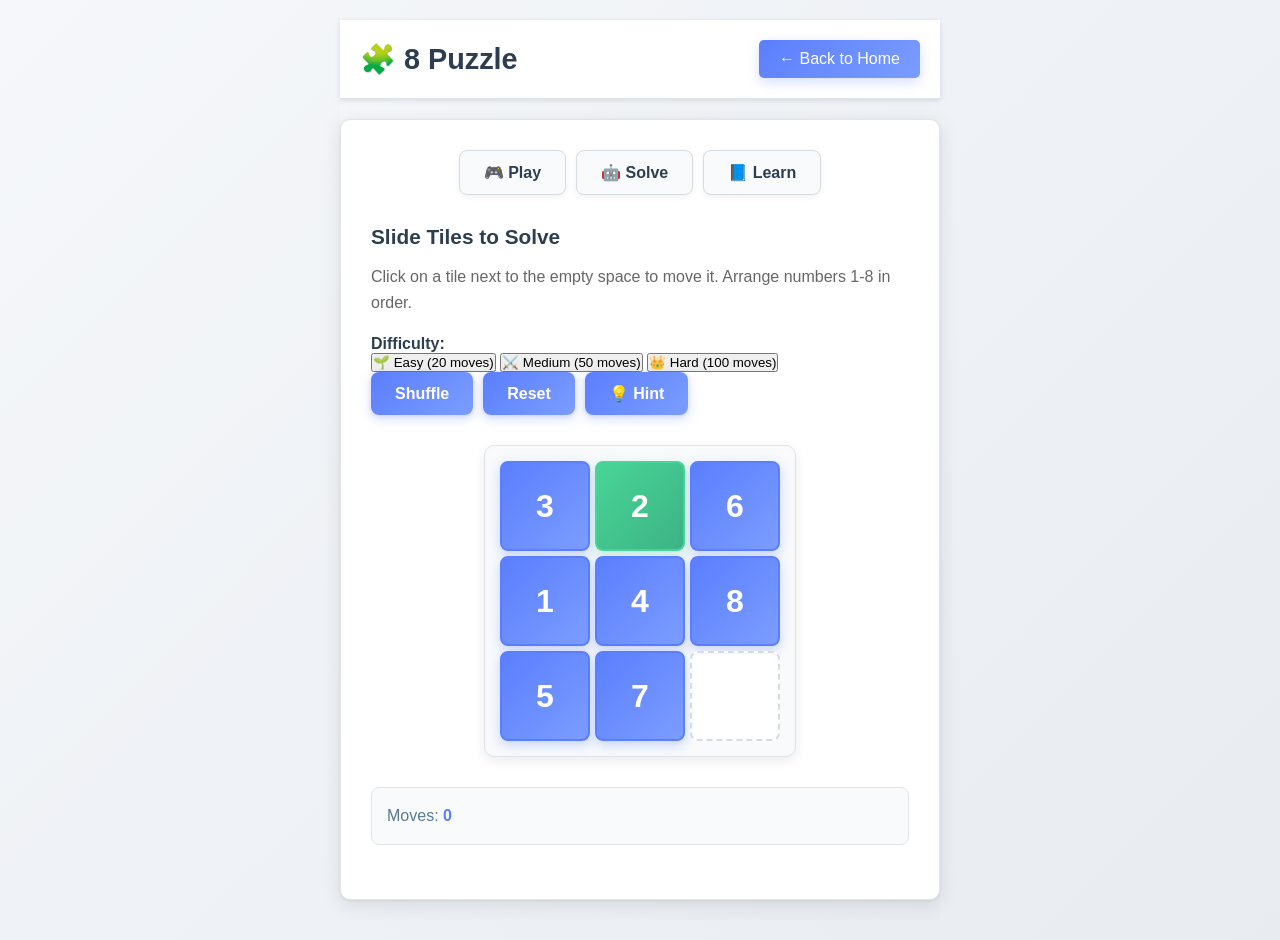
==== games/eight-puzzle/index.html @ a8cc67dd "Initial commit" ====
<!DOCTYPE html>
<html lang="en">
<head>
    <meta charset="UTF-8">
    <meta name="viewport" content="width=device-width, initial-scale=1.0">
    <title>8 Puzzle - AI Algorithm Visualizer</title>
    <link rel="stylesheet" href="../../css/main.css">
    <link rel="stylesheet" href="style.css">
</head>
<body>
    <div class="game-page">
        <div class="game-header">
            <h2>🧩 8 Puzzle</h2>
            <button class="back-btn" onclick="window.location.href='/'">← Back to Home</button>
        </div>

        <div class="game-content">
            <div class="mode-selector">
                <button class="mode-btn" onclick="switchMode('play')">🎮 Play</button>
                <button class="mode-btn" onclick="switchMode('solve')">🤖 Solve</button>
                <button class="mode-btn" onclick="switchMode('learn')">📘 Learn</button>
            </div>

            <div id="play-mode" class="mode-content">
                <h3>Slide Tiles to Solve</h3>
                <p>Click on a tile next to the empty space to move it. Arrange numbers 1-8 in order.</p>
                <div class="difficulty-selector">
                    <label><strong>Difficulty:</strong></label>
                    <div class="difficulty-buttons">
                        <button class="difficulty-btn" onclick="setDifficulty('easy')" data-level="easy">🌱 Easy (20 moves)</button>
                        <button class="difficulty-btn" onclick="setDifficulty('medium')" data-level="medium">⚔️ Medium (50 moves)</button>
                        <button class="difficulty-btn active" onclick="setDifficulty('hard')" data-level="hard">👑 Hard (100 moves)</button>
                    </div>
                </div>
                <div class="controls">
                    <button id="shuffleBtn">Shuffle</button>
                    <button id="resetPlayBtn">Reset</button>
                    <button id="hintBtn" onclick="getHint()">💡 Hint</button>
                </div>
                <div class="puzzle-container">
                    <div id="puzzle-play" class="puzzle-grid"></div>
                </div>
                <div class="stats">
                    <p>Moves: <span id="movesCount">0</span></p>
                </div>
            </div>

            <div id="solve-mode" class="mode-content" style="display: none;">
                <h3>Watch AI Solve Using A*</h3>
                <p>The A* algorithm finds the optimal solution using heuristics.</p>
                <div class="controls">
                    <button id="solveBtn">Solve</button>
                    <button id="resetSolveBtn">Reset</button>
                </div>
                <div class="puzzle-container">
                    <div id="puzzle-solve" class="puzzle-grid"></div>
                </div>
                <div class="stats">
                    <p>Steps: <span id="stepsCount">0</span></p>
                    <p>Nodes Explored: <span id="nodesExplored">0</span></p>
                </div>
            </div>

            <div id="learn-mode" class="mode-content" style="display: none;">
                <h3>📚 A* Algorithm Explanation</h3>
                <div id="algorithm-explanation" class="algorithm-info"></div>
            </div>
        </div>
    </div>

    <script src="script.js"></script>
</body>
</html>
---- css/main.css ----
/* --- GLOBAL STYLES --- */
* {
    margin: 0;
    padding: 0;
    box-sizing: border-box;
}

html {
    scroll-behavior: smooth;
}

body {
    font-family: -apple-system, BlinkMacSystemFont, 'Segoe UI', 'Roboto', 'Oxygen', 'Ubuntu', 'Cantarell', sans-serif;
    background: linear-gradient(135deg, #f5f7fa 0%, #e8ecf1 100%);
    min-height: 100vh;
    display: flex;
    align-items: flex-start;
    justify-content: center;
    padding: 20px;
    color: #333;
    -webkit-font-smoothing: antialiased;
    -moz-osx-font-smoothing: grayscale;
}

/* --- LANDING PAGE --- */
.landing-container {
    max-width: 1200px;
    width: 100%;
    background: #ffffff;
    border-radius: 20px;
    box-shadow: 0 2px 15px rgba(0, 0, 0, 0.08), 0 10px 40px rgba(0, 0, 0, 0.1);
    overflow: hidden;
    animation: slideUp 0.8s cubic-bezier(0.34, 1.56, 0.64, 1);
    border: 1px solid #e0e5eb;
}

@keyframes slideUp {
    from {
        opacity: 0;
        transform: translateY(50px);
    }
    to {
        opacity: 1;
        transform: translateY(0);
    }
}



@keyframes cardFadeIn {
    from {
        opacity: 0;
        transform: translateY(20px);
    }
    to {
        opacity: 1;
        transform: translateY(0);
    }
}

/* --- TOP NAVIGATION --- */
.top-nav {
    background: #ffffff;
    color: #2c3e50;
    padding: 15px 30px;
    display: flex;
    justify-content: space-between;
    align-items: center;
    box-shadow: 0 2px 8px rgba(0, 0, 0, 0.06);
    border-bottom: 1px solid #e0e5eb;
    position: relative;
    overflow: hidden;
}

.nav-logo {
    font-size: 1.5em;
    font-weight: 700;
    letter-spacing: 2px;
    color: #2c3e50;
    z-index: 1;
}

.nav-stats {
    display: flex;
    gap: 30px;
    font-size: 0.95em;
    z-index: 1;
}

.nav-stats span {
    display: flex;
    align-items: center;
    gap: 8px;
    color: #5a7b8f;
}

/* --- HERO SECTION --- */
.hero-section {
    background: linear-gradient(135deg, #5b7eff 0%, #7b9dff 50%, #5b7eff 100%);
    color: #ffffff;
    padding: 60px 40px;
    display: grid;
    grid-template-columns: 1fr 1fr;
    gap: 40px;
    align-items: center;
    border-bottom: 1px solid #e0e5eb;
    position: relative;
    overflow: hidden;
}

.hero-content {
    animation: fadeInLeft 0.8s ease-out 0.2s both;
    z-index: 1;
}

@keyframes fadeInLeft {
    from {
        opacity: 0;
        transform: translateX(-30px);
    }
    to {
        opacity: 1;
        transform: translateX(0);
    }
}

.hero-title {
    font-size: 3em;
    font-weight: 800;
    margin-bottom: 10px;
    line-height: 1.2;
    color: #ffffff;
}

.hero-subtitle {
    font-size: 1.3em;
    opacity: 0.95;
    margin-bottom: 15px;
    font-weight: 600;
    color: #ffffff;
}

.hero-description {
    font-size: 1.05em;
    opacity: 0.9;
    line-height: 1.6;
    margin-bottom: 30px;
    color: rgba(255, 255, 255, 0.95);
}

.secret-angle {
    display: block;
    margin-top: 10px;
    font-style: italic;
    opacity: 0.85;
    color: rgba(255, 255, 255, 0.8);
}

.cta-button {
    display: inline-block;
    background: linear-gradient(135deg, #5b7eff 0%, #4a6de8 100%);
    color: #ffffff;
    padding: 15px 35px;
    border-radius: 50px;
    font-size: 1.1em;
    font-weight: 700;
    cursor: pointer;
    transition: all 0.4s cubic-bezier(0.34, 1.56, 0.64, 1);
    box-shadow: 0 4px 15px rgba(91, 126, 255, 0.3), 0 2px 8px rgba(0, 0, 0, 0.1);
    border: none;
    position: relative;
    overflow: hidden;
}

.cta-button::before {
    content: '';
    position: absolute;
    top: 0;
    left: -100%;
    width: 100%;
    height: 100%;
    background: rgba(255, 255, 255, 0.2);
    transition: left 0.4s ease;
}

.cta-button:hover::before {
    left: 100%;
}

.cta-button:hover {
    transform: translateY(-5px) scale(1.08);
    box-shadow: 0 8px 25px rgba(91, 126, 255, 0.4), 0 4px 12px rgba(0, 0, 0, 0.15);
}

.cta-button:active {
    transform: translateY(-2px) scale(1.05);
}

.hero-visual {
    display: flex;
    align-items: center;
    justify-content: center;
    animation: fadeInRight 0.8s ease-out 0.2s both;
}

@keyframes fadeInRight {
    from {
        opacity: 0;
        transform: translateX(30px);
    }
    to {
        opacity: 1;
        transform: translateX(0);
    }
}

.floating-icons {
    display: grid;
    grid-template-columns: 1fr 1fr;
    gap: 30px;
    padding: 30px;
}

.icon-float {
    font-size: 4em;
    animation: float 3s ease-in-out infinite;
    text-align: center;
}

@keyframes float {
    0%, 100% { transform: translateY(0px); }
    50% { transform: translateY(-20px); }
}

.icon-float:nth-child(1) { animation-delay: 0s; }
.icon-float:nth-child(2) { animation-delay: 0.5s; }
.icon-float:nth-child(3) { animation-delay: 1s; }
.icon-float:nth-child(4) { animation-delay: 1.5s; }

/* --- PROGRESS SECTION --- */
.progress-section {
    padding: 40px;
    background: #f8fafb;
    text-align: center;
    border-bottom: 1px solid #e0e5eb;
}

.progress-section h2 {
    font-size: 1.8em;
    color: #2c3e50;
    margin-bottom: 20px;
}

.progress-bar-container {
    max-width: 500px;
    margin: 0 auto;
}

.progress-bar {
    height: 20px;
    background: #e8ecf1;
    border-radius: 10px;
    overflow: hidden;
    margin-bottom: 15px;
    box-shadow: inset 0 2px 4px rgba(0, 0, 0, 0.06);
    border: 1px solid #d5dce2;
}

.progress-fill {
    height: 100%;
    background: linear-gradient(90deg, #5b7eff 0%, #7b9dff 50%, #9eb7ff 100%);
    transition: width 0.5s ease;
    border-radius: 10px;
    box-shadow: 0 2px 6px rgba(91, 126, 255, 0.3);
}

.progress-text {
    color: #5a7b8f;
    font-size: 0.95em;
}

/* --- CHALLENGES SECTION --- */
.challenges-section {
    padding: 60px 40px;
    background: #ffffff;
    border-bottom: 1px solid #e0e5eb;
}

.challenges-section h2 {
    font-size: 2em;
    color: #2c3e50;
    margin-bottom: 10px;
    text-align: center;
}

.section-desc {
    text-align: center;
    color: #5a7b8f;
    font-size: 1.05em;
    margin-bottom: 30px;
    max-width: 600px;
    margin-left: auto;
    margin-right: auto;
}

/* Difficulty Tabs */
.difficulty-tabs {
    display: flex;
    justify-content: center;
    gap: 15px;
    margin-bottom: 40px;
    flex-wrap: wrap;
}

.tab-btn {
    background: #f0f4f8;
    border: 2px solid #d5dce2;
    padding: 10px 25px;
    border-radius: 25px;
    cursor: pointer;
    font-weight: 600;
    transition: all 0.4s cubic-bezier(0.34, 1.56, 0.64, 1);
    font-size: 0.95em;
    color: #5a7b8f;
    position: relative;
    overflow: hidden;
}

.tab-btn:hover {
    border-color: #5b7eff;
    background: #e8effe;
    box-shadow: 0 4px 12px rgba(91, 126, 255, 0.15);
    transform: translateY(-2px);
}

.tab-btn.active {
    background: linear-gradient(135deg, #5b7eff 0%, #7b9dff 100%);
    color: white;
    border-color: transparent;
    box-shadow: 0 6px 20px rgba(91, 126, 255, 0.25);
    transform: scale(1.05);
}

/* --- GAMES GRID --- */
.games-grid {
    display: grid;
    grid-template-columns: repeat(auto-fit, minmax(300px, 1fr));
    gap: 25px;
}

.game-card {
    background: #ffffff;
    border: 1px solid #e0e5eb;
    border-radius: 15px;
    padding: 25px;
    cursor: pointer;
    transition: all 0.5s cubic-bezier(0.34, 1.56, 0.64, 1);
    display: flex;
    flex-direction: column;
    position: relative;
    overflow: hidden;
    box-shadow: 0 2px 12px rgba(0, 0, 0, 0.06);
}

.game-card:hover {
    transform: translateY(-12px) scale(1.03);
    box-shadow: 0 12px 35px rgba(0, 0, 0, 0.12), 0 4px 15px rgba(91, 126, 255, 0.15);
    border-color: #5b7eff;
    background: #fafbff;
}

.game-card:active {
    transform: translateY(-8px) scale(1.02);
}

.game-card.hidden {
    display: none;
}

.card-header {
    display: flex;
    justify-content: space-between;
    align-items: flex-start;
    margin-bottom: 15px;
    position: relative;
    z-index: 1;
}

.game-icon {
    font-size: 3em;
    filter: drop-shadow(0 0 10px rgba(0, 255, 255, 0.5));
}

.difficulty-badge {
    font-size: 0.75em;
    padding: 6px 12px;
    border-radius: 20px;
    font-weight: 600;
    white-space: nowrap;
}

.difficulty-badge.beginner {
    background: linear-gradient(135deg, #48d597 0%, #3db385 100%);
    color: #fff;
    box-shadow: 0 2px 8px rgba(72, 213, 151, 0.3);
}

.difficulty-badge.intermediate {
    background: linear-gradient(135deg, #f5a623 0%, #d97706 100%);
    color: #fff;
    box-shadow: 0 2px 8px rgba(245, 166, 35, 0.3);
}

.difficulty-badge.advanced {
    background: linear-gradient(135deg, #ef4444 0%, #c53030 100%);
    color: #fff;
    box-shadow: 0 2px 8px rgba(239, 68, 68, 0.3);
}

.game-card h3 {
    font-size: 1.5em;
    color: #2c3e50;
    margin-bottom: 8px;
    font-weight: 700;
    position: relative;
    z-index: 1;
}

.game-card .algorithm {
    font-size: 0.85em;
    color: #7b9dff;
    font-weight: 600;
    margin-bottom: 8px;
    position: relative;
    z-index: 1;
}

.game-card .description {
    font-size: 0.95em;
    color: #666;
    line-height: 1.5;
    margin-bottom: 15px;
    flex-grow: 1;
    position: relative;
    z-index: 1;
}

.card-stats {
    display: flex;
    gap: 10px;
    margin: 15px 0;
    flex-wrap: wrap;
    position: relative;
    z-index: 1;
}

.stat-item {
    background: #f0f4f8;
    padding: 6px 12px;
    border-radius: 6px;
    font-size: 0.85em;
    color: #5a7b8f;
    border: 1px solid #d5dce2;
    box-shadow: 0 1px 3px rgba(0, 0, 0, 0.04);
}

.card-footer {
    display: flex;
    justify-content: space-between;
    align-items: center;
    padding-top: 15px;
    border-top: 1px solid rgba(0, 255, 255, 0.3);
    margin-top: auto;
    position: relative;
    z-index: 1;
}

.play-modes {
    display: flex;
    gap: 8px;
}

.mode-dot {
    font-size: 1.2em;
    filter: drop-shadow(0 0 5px rgba(0, 255, 255, 0.5));
}

.card-cta {
    font-weight: 700;
    color: #5b7eff;
    font-size: 1em;
    transition: transform 0.3s ease;
}

.game-card:hover .card-cta {
    transform: translateX(3px);
    color: #7b9dff;
}

/* --- ACHIEVEMENT SECTION --- */
.achievement-section {
    background: linear-gradient(135deg, #f5f7fa 0%, #e8ecf1 100%);
    padding: 60px 40px;
    border-top: 1px solid #d5dce2;
}

.achievement-section h2 {
    font-size: 2em;
    color: #2c3e50;
    margin-bottom: 40px;
    text-align: center;
}

.achievements-grid {
    display: grid;
    grid-template-columns: repeat(auto-fit, minmax(280px, 1fr));
    gap: 20px;
}

.achievement-card {
    background: #ffffff;
    border-radius: 15px;
    padding: 25px;
    display: flex;
    align-items: center;
    gap: 20px;
    transition: all 0.3s ease;
    border: 1px solid #e0e5eb;
    box-shadow: 0 2px 8px rgba(0, 0, 0, 0.06);
}

.achievement-card.locked {
    opacity: 0.5;
    filter: grayscale(100%);
}

.achievement-card.unlocked {
    opacity: 1;
    border-color: #f5a623;
    background: linear-gradient(135deg, #fffef8 0%, #f8fafb 100%);
    box-shadow: 0 4px 15px rgba(245, 166, 35, 0.15), 0 2px 8px rgba(0, 0, 0, 0.06);
}

.achievement-card:hover {
    transform: translateY(-3px);
    box-shadow: 0 8px 24px rgba(91, 126, 255, 0.15);
}

.achievement-icon {
    font-size: 2.5em;
    filter: drop-shadow(0 1px 2px rgba(0, 0, 0, 0.1));
}

.achievement-info h4 {
    font-size: 1.1em;
    color: #2c3e50;
    margin-bottom: 5px;
}

.achievement-info p {
    color: #5a7b8f;
    font-size: 0.9em;
}

/* --- INFO SECTION --- */
.info-section {
    background: linear-gradient(135deg, #f5f7fa 0%, #e8ecf1 100%);
    padding: 50px 40px;
    border-top: 1px solid #d5dce2;
    text-align: center;
}

.info-section h2 {
    font-size: 1.8em;
    color: #2c3e50;
    margin-bottom: 20px;
}

.info-section p {
    max-width: 700px;
    margin: 0 auto;
    font-size: 1.05em;
    color: #5a7b8f;
    line-height: 1.8;
}

/* --- FOOTER --- */
footer {
    text-align: center;
    background: linear-gradient(90deg, #f5f7fa 0%, #e8ecf1 50%, #f5f7fa 100%);
    color: #2c3e50;
    font-size: 1em;
    padding: 30px 40px;
    border-top: 1px solid #d5dce2;
    box-shadow: 0 -2px 8px rgba(0, 0, 0, 0.06);
}

/* --- GAME PAGE STYLES --- */
.game-page {
    max-width: 100%;
    background: linear-gradient(135deg, #f5f7fa 0%, #e8ecf1 100%);
    min-height: 100vh;
    display: flex;
    flex-direction: column;
    color: #2c3e50;
}

.game-header {
    background: #ffffff;
    color: #2c3e50;
    padding: 20px;
    display: flex;
    justify-content: space-between;
    align-items: center;
    box-shadow: 0 2px 8px rgba(0, 0, 0, 0.06), 0 1px 4px rgba(0, 0, 0, 0.08);
    border-bottom: 1px solid #e0e5eb;
}

.game-header h2 {
    font-size: 1.8em;
}

.game-header .back-btn {
    background: linear-gradient(135deg, #5b7eff 0%, #7b9dff 100%);
    color: #fff;
    border: none;
    padding: 10px 20px;
    border-radius: 5px;
    cursor: pointer;
    font-size: 1em;
    transition: all 0.3s ease;
    box-shadow: 0 4px 12px rgba(91, 126, 255, 0.25);
}

.game-header .back-btn:hover {
    background: linear-gradient(135deg, #7b9dff 0%, #9eb7ff 100%);
    box-shadow: 0 6px 16px rgba(91, 126, 255, 0.35);
    transform: translateY(-2px);
}

.game-content {
    flex: 1;
    padding: 40px;
}

.mode-selector {
    display: flex;
    gap: 10px;
    margin-bottom: 30px;
    justify-content: center;
}

.mode-btn {
    padding: 12px 24px;
    font-size: 1em;
    border: 1px solid #d5dce2;
    background: #f8fafb;
    color: #2c3e50;
    border-radius: 8px;
    cursor: pointer;
    font-weight: 600;
    transition: all 0.3s ease;
    box-shadow: 0 2px 6px rgba(0, 0, 0, 0.06);
}

.mode-btn.active {
    background: linear-gradient(135deg, #5b7eff 0%, #7b9dff 100%);
    color: #fff;
    border-color: #5b7eff;
    box-shadow: 0 4px 12px rgba(91, 126, 255, 0.3);
}

.mode-btn:hover {
    transform: translateY(-2px);
    box-shadow: 0 4px 12px rgba(91, 126, 255, 0.2);
    border-color: #5b7eff;
    background: #ffffff;
}

/* --- GAME PLATFORM BAR --- */
.game-platform-bar {
    background: linear-gradient(180deg, #ffffff 0%, #f8fafb 50%, #ffffff 100%);
    padding: 20px 30px;
    border-bottom: 1px solid #d5dce2;
    box-shadow: 0 2px 8px rgba(0, 0, 0, 0.06);
    position: relative;
    overflow: hidden;
}

.game-platform-bar::before {
    content: '';
    position: absolute;
    top: 0;
    left: -100%;
    width: 100%;
    height: 2px;
    background: linear-gradient(90deg, #5b7eff 0%, #7b9dff 50%, #48d597 100%);
    animation: platformShine 4s infinite;
}

@keyframes platformShine {
    0%, 100% { left: -100%; }
    50% { left: 100%; }
}

@keyframes launchPulse {
    0% { transform: scale(1); box-shadow: 0 2px 8px rgba(91, 126, 255, 0.2); }
    50% { transform: scale(1.1); box-shadow: 0 6px 16px rgba(91, 126, 255, 0.3); }
    100% { transform: scale(1); box-shadow: 0 2px 8px rgba(91, 126, 255, 0.2); }
}

@keyframes cardFadeIn {
    from { opacity: 0; transform: translateY(10px); }
    to { opacity: 1; transform: translateY(0); }
}

.platform-content {
    max-width: 1200px;
    margin: 0 auto;
    display: flex;
    align-items: center;
    gap: 30px;
    position: relative;
    z-index: 1;
}

.platform-title {
    font-size: 1.3em;
    font-weight: 800;
    color: #2c3e50;
    letter-spacing: 3px;
    white-space: nowrap;
}

.platform-games {
    display: flex;
    gap: 15px;
    flex: 1;
    justify-content: center;
    flex-wrap: wrap;
}

.platform-btn {
    background: #f0f4f8;
    border: 2px solid #d5dce2;
    padding: 12px 16px;
    border-radius: 8px;
    cursor: pointer;
    display: flex;
    flex-direction: column;
    align-items: center;
    gap: 5px;
    transition: all 0.5s cubic-bezier(0.34, 1.56, 0.64, 1);
    box-shadow: 0 2px 8px rgba(0, 0, 0, 0.06);
    font-weight: 600;
    min-width: 70px;
    position: relative;
    overflow: hidden;
}

.btn-icon {
    font-size: 1.8em;
    transition: transform 0.4s ease;
}

.btn-label {
    font-size: 0.75em;
    color: #5a7b8f;
    transition: color 0.4s ease;
}

.platform-btn:hover {
    background: #e8effe;
    transform: translateY(-6px) scale(1.12);
    border-color: #5b7eff;
    box-shadow: 0 8px 24px rgba(91, 126, 255, 0.25), 0 2px 8px rgba(0, 0, 0, 0.1);
}

.platform-btn:hover .btn-icon {
    transform: scale(1.15) rotate(5deg);
}

.platform-btn:hover .btn-label {
    color: #5b7eff;
}

.platform-btn:active {
    transform: translateY(-3px) scale(1.08);
    box-shadow: 0 4px 12px rgba(91, 126, 255, 0.2);
}

/* --- SMOOTH TRANSITIONS --- */
.mode-content {
    transition: opacity 0.4s cubic-bezier(0.34, 1.56, 0.64, 1);
    opacity: 1;
}

.mode-content[style*="display: none"] {
    pointer-events: none;
}

button {
    transition: all 0.4s cubic-bezier(0.34, 1.56, 0.64, 1);
}

/* --- RESPONSIVE --- */
@media (max-width: 768px) {
    header h1 {
        font-size: 1.8em;
    }

    .games-grid {
        grid-template-columns: 1fr;
    }

    .landing-container {
        padding: 20px;
    }

    .game-header {
        flex-wrap: wrap;
        gap: 10px;
    }
}
---- games/eight-puzzle/style.css ----
/* --- 8 PUZZLE SPECIFIC STYLES --- */

.game-content {
    background: #ffffff;
    border-radius: 10px;
    margin: 20px auto;
    padding: 30px;
    max-width: 600px;
    box-shadow: 0 4px 20px rgba(0, 0, 0, 0.1), 0 1px 3px rgba(0, 0, 0, 0.06);
    border: 1px solid #e0e5eb;
}

.mode-content h3 {
    color: #2c3e50;
    margin-bottom: 15px;
    font-size: 1.3em;
}

.mode-content p {
    color: #666;
    margin-bottom: 20px;
    line-height: 1.6;
}

/* --- CONTROLS --- */
.controls {
    display: flex;
    gap: 10px;
    margin-bottom: 30px;
    flex-wrap: wrap;
}

.controls button {
    padding: 12px 24px;
    font-size: 1em;
    cursor: pointer;
    background: linear-gradient(135deg, #5b7eff 0%, #7b9dff 100%);
    color: #fff;
    border: none;
    border-radius: 8px;
    font-weight: 600;
    transition: all 0.3s cubic-bezier(0.34, 1.56, 0.64, 1);
    box-shadow: 0 4px 12px rgba(91, 126, 255, 0.25), 0 1px 4px rgba(0, 0, 0, 0.1);
}

.controls button:hover {
    transform: translateY(-4px) scale(1.06);
    box-shadow: 0 8px 20px rgba(91, 126, 255, 0.35), 0 2px 8px rgba(0, 0, 0, 0.12);
}

.controls button:disabled {
    background: #d5dce2;
    color: #999;
    cursor: not-allowed;
    transform: none;
    box-shadow: 0 2px 6px rgba(0, 0, 0, 0.06);
}

/* --- PUZZLE GRID --- */
.puzzle-container {
    display: flex;
    justify-content: center;
    margin: 30px 0;
}

.puzzle-grid {
    display: grid;
    grid-template-columns: repeat(3, 90px);
    grid-template-rows: repeat(3, 90px);
    gap: 5px;
    padding: 15px;
    background: #f8fafb;
    border-radius: 10px;
    box-shadow: 0 4px 12px rgba(0, 0, 0, 0.08), inset 0 0 5px rgba(0, 0, 0, 0.02);
    border: 1px solid #e0e5eb;
}

.tile {
    display: flex;
    align-items: center;
    justify-content: center;
    background: linear-gradient(135deg, #5b7eff 0%, #7b9dff 100%);
    color: #fff;
    font-size: 2em;
    font-weight: bold;
    border-radius: 8px;
    cursor: pointer;
    transition: all 0.2s ease;
    box-shadow: 0 4px 12px rgba(91, 126, 255, 0.3);
    user-select: none;
    border: 2px solid #5b7eff;
}

.tile:hover:not(.empty) {
    transform: scale(0.95);
    box-shadow: 0 6px 16px rgba(91, 126, 255, 0.4);
}

.tile.moving {
    animation: tileMove 0.3s ease-out;
}

@keyframes tileMove {
    0% {
        transform: scale(1);
        opacity: 1;
    }
    50% {
        transform: scale(0.9);
    }
    100% {
        transform: scale(1);
        opacity: 1;
    }
}

.tile.empty {
    background: #ffffff;
    color: #d5dce2;
    cursor: default;
    box-shadow: inset 0 1px 3px rgba(0, 0, 0, 0.05);
    border: 2px dashed #d5dce2;
}

.tile.correct {
    background: linear-gradient(135deg, #48d597 0%, #3db385 100%);
    color: #fff;
    border-color: #48d597;
    box-shadow: 0 4px 12px rgba(72, 213, 151, 0.3);
}

.tile.highlighted {
    background: linear-gradient(135deg, #f5a623 0%, #d9851a 100%);
    color: #fff;
    border-color: #f5a623;
    box-shadow: 0 4px 12px rgba(245, 166, 35, 0.3);
}

/* --- STATS --- */
.stats {
    background: #f8fafb;
    padding: 15px;
    border-radius: 8px;
    margin-top: 20px;
    display: grid;
    grid-template-columns: 1fr 1fr;
    gap: 15px;
    border: 1px solid #e0e5eb;
}

.stats p {
    margin: 0;
    color: #5a7b8f;
}

.stats span {
    font-weight: bold;
    color: #5b7eff;
}

/* --- ALGORITHM INFO --- */
.algorithm-info {
    background: #f8fafb;
    padding: 20px;
    border-radius: 8px;
    border-left: 4px solid #5b7eff;
    border: 1px solid #e0e5eb;
    box-shadow: 0 2px 8px rgba(0, 0, 0, 0.06);
}

.algorithm-info h4 {
    color: #2c3e50;
    margin-top: 0;
    margin-bottom: 10px;
}

.algorithm-info p {
    color: #5a7b8f;
    line-height: 1.8;
    margin: 10px 0;
}

.algorithm-info ul {
    margin-left: 20px;
    color: #5a7b8f;
}

.algorithm-info li {
    margin: 8px 0;
    line-height: 1.6;
}

.formula {
    background: #e8effe;
    padding: 10px;
    border-radius: 5px;
    font-family: monospace;
    color: #5b7eff;
    margin: 10px 0;
    border: 1px solid #d5dce2;
}

/* --- RESPONSIVE --- */
@media (max-width: 600px) {
    .game-content {
        padding: 15px;
    }

    .puzzle-grid {
        grid-template-columns: repeat(3, 70px);
        grid-template-rows: repeat(3, 70px);
        gap: 4px;
        padding: 10px;
    }

    .tile {
        font-size: 1.5em;
    }

    .stats {
        grid-template-columns: 1fr;
    }
}
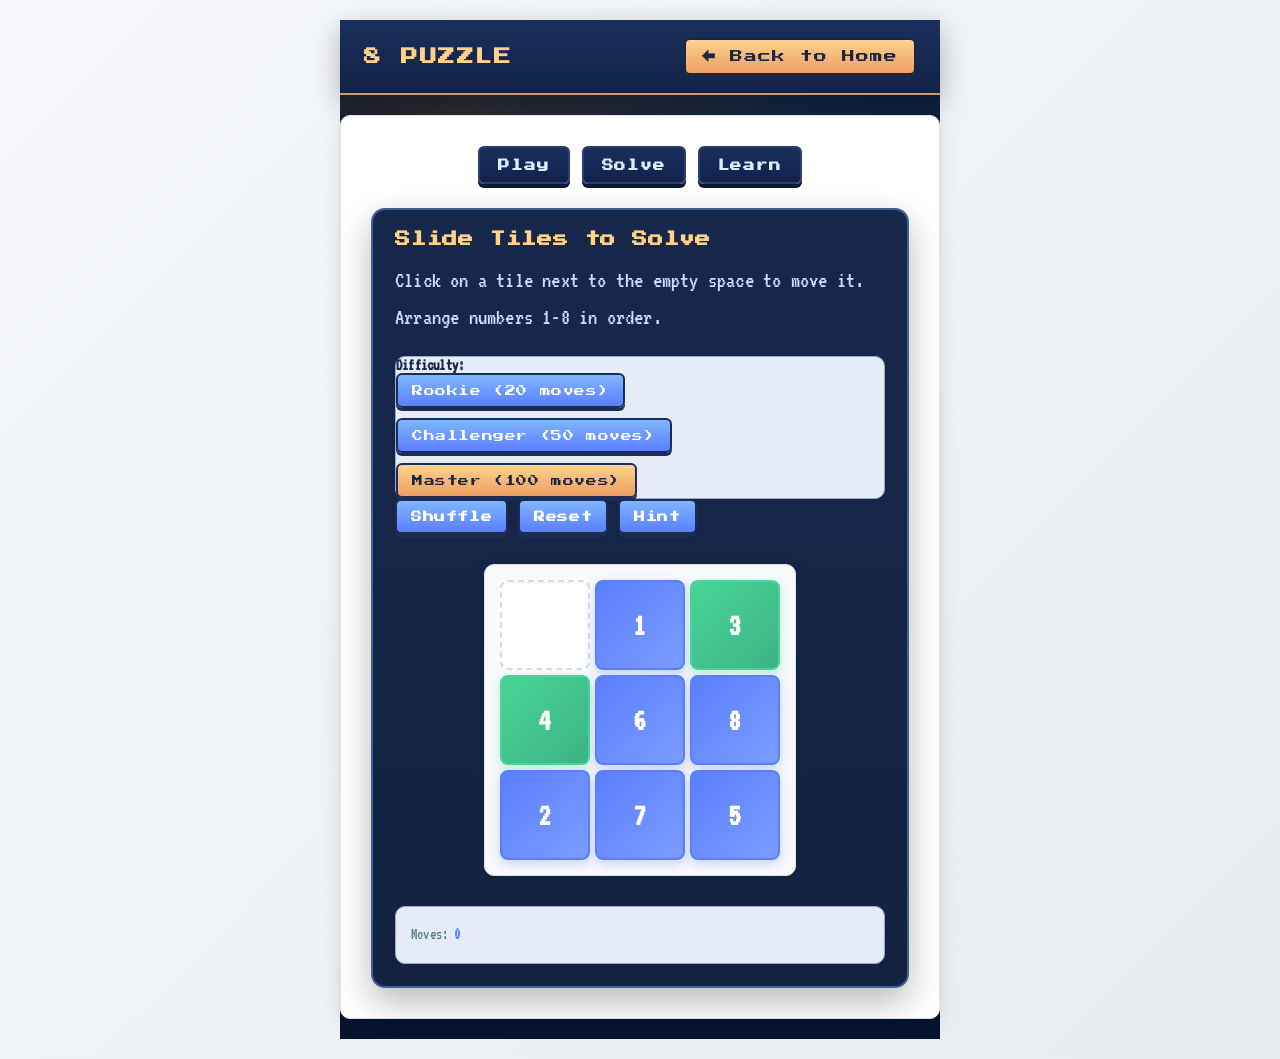
==== commit 506f71bf: "Revamp UI with retro arcade theme across landing and game pages" ====
--- a/games/eight-puzzle/index.html
+++ b/games/eight-puzzle/index.html
@@ -4,21 +4,24 @@
     <meta charset="UTF-8">
     <meta name="viewport" content="width=device-width, initial-scale=1.0">
     <title>8 Puzzle - AI Algorithm Visualizer</title>
+    <link rel="preconnect" href="https://fonts.googleapis.com">
+    <link rel="preconnect" href="https://fonts.gstatic.com" crossorigin>
+    <link href="https://fonts.googleapis.com/css2?family=Press+Start+2P&family=VT323&display=swap" rel="stylesheet">
     <link rel="stylesheet" href="../../css/main.css">
     <link rel="stylesheet" href="style.css">
 </head>
 <body>
     <div class="game-page">
         <div class="game-header">
-            <h2>🧩 8 Puzzle</h2>
+            <h2>8 PUZZLE</h2>
             <button class="back-btn" onclick="window.location.href='/'">← Back to Home</button>
         </div>
 
         <div class="game-content">
             <div class="mode-selector">
-                <button class="mode-btn" onclick="switchMode('play')">🎮 Play</button>
-                <button class="mode-btn" onclick="switchMode('solve')">🤖 Solve</button>
-                <button class="mode-btn" onclick="switchMode('learn')">📘 Learn</button>
+                <button class="mode-btn" onclick="switchMode('play')">Play</button>
+                <button class="mode-btn" onclick="switchMode('solve')">Solve</button>
+                <button class="mode-btn" onclick="switchMode('learn')">Learn</button>
             </div>
 
             <div id="play-mode" class="mode-content">
@@ -27,15 +30,15 @@
                 <div class="difficulty-selector">
                     <label><strong>Difficulty:</strong></label>
                     <div class="difficulty-buttons">
-                        <button class="difficulty-btn" onclick="setDifficulty('easy')" data-level="easy">🌱 Easy (20 moves)</button>
-                        <button class="difficulty-btn" onclick="setDifficulty('medium')" data-level="medium">⚔️ Medium (50 moves)</button>
-                        <button class="difficulty-btn active" onclick="setDifficulty('hard')" data-level="hard">👑 Hard (100 moves)</button>
+                        <button class="difficulty-btn" onclick="setDifficulty('easy')" data-level="easy">Rookie (20 moves)</button>
+                        <button class="difficulty-btn" onclick="setDifficulty('medium')" data-level="medium">Challenger (50 moves)</button>
+                        <button class="difficulty-btn active" onclick="setDifficulty('hard')" data-level="hard">Master (100 moves)</button>
                     </div>
                 </div>
                 <div class="controls">
                     <button id="shuffleBtn">Shuffle</button>
                     <button id="resetPlayBtn">Reset</button>
-                    <button id="hintBtn" onclick="getHint()">💡 Hint</button>
+                    <button id="hintBtn" onclick="getHint()">Hint</button>
                 </div>
                 <div class="puzzle-container">
                     <div id="puzzle-play" class="puzzle-grid"></div>
@@ -62,7 +65,7 @@
             </div>
 
             <div id="learn-mode" class="mode-content" style="display: none;">
-                <h3>📚 A* Algorithm Explanation</h3>
+                <h3>A* Algorithm Explanation</h3>
                 <div id="algorithm-explanation" class="algorithm-info"></div>
             </div>
         </div>
--- a/css/main.css
+++ b/css/main.css
@@ -73,11 +73,12 @@
 }
 
 .nav-logo {
-    font-size: 1.5em;
+    font-size: 1.2em;
     font-weight: 700;
     letter-spacing: 2px;
     color: #2c3e50;
     z-index: 1;
+    font-family: 'Press Start 2P', cursive;
 }
 
 .nav-stats {
@@ -222,7 +223,15 @@
 }
 
 .icon-float {
-    font-size: 4em;
+    font-size: 1em;
+    font-family: 'Press Start 2P', cursive;
+    background: rgba(6, 13, 38, 0.75);
+    color: #7afdd6;
+    border: 2px solid rgba(122, 253, 214, 0.65);
+    box-shadow: 0 0 16px rgba(122, 253, 214, 0.25);
+    border-radius: 8px;
+    padding: 12px 10px;
+    letter-spacing: 1px;
     animation: float 3s ease-in-out infinite;
     text-align: center;
 }
@@ -387,8 +396,16 @@
 }
 
 .game-icon {
-    font-size: 3em;
-    filter: drop-shadow(0 0 10px rgba(0, 255, 255, 0.5));
+    font-size: 0.95em;
+    font-family: 'Press Start 2P', cursive;
+    color: #0b1e38;
+    background: linear-gradient(135deg, #f4c26b 0%, #f69f6b 100%);
+    border: 2px solid #0b1e38;
+    border-radius: 8px;
+    padding: 12px 10px;
+    min-width: 58px;
+    text-align: center;
+    box-shadow: 0 4px 0 #0b1e38;
 }
 
 .difficulty-badge {
@@ -478,11 +495,17 @@
 .play-modes {
     display: flex;
     gap: 8px;
+    flex-wrap: wrap;
 }
 
 .mode-dot {
-    font-size: 1.2em;
-    filter: drop-shadow(0 0 5px rgba(0, 255, 255, 0.5));
+    font-size: 0.65em;
+    font-family: 'Press Start 2P', cursive;
+    color: #173054;
+    background: #edf3ff;
+    border: 1px solid #9ab0d4;
+    border-radius: 4px;
+    padding: 4px 6px;
 }
 
 .card-cta {
@@ -547,8 +570,16 @@
 }
 
 .achievement-icon {
-    font-size: 2.5em;
-    filter: drop-shadow(0 1px 2px rgba(0, 0, 0, 0.1));
+    font-size: 0.8em;
+    font-family: 'Press Start 2P', cursive;
+    color: #102447;
+    background: linear-gradient(135deg, #f9da8a 0%, #f3b86c 100%);
+    border: 2px solid #102447;
+    border-radius: 8px;
+    padding: 10px 8px;
+    min-width: 68px;
+    text-align: center;
+    box-shadow: 0 3px 0 #102447;
 }
 
 .achievement-info h4 {
@@ -598,83 +629,192 @@
 /* --- GAME PAGE STYLES --- */
 .game-page {
     max-width: 100%;
-    background: linear-gradient(135deg, #f5f7fa 0%, #e8ecf1 100%);
+    background:
+        radial-gradient(circle at 20% 10%, rgba(255, 185, 75, 0.14) 0%, transparent 35%),
+        radial-gradient(circle at 80% 20%, rgba(76, 184, 255, 0.14) 0%, transparent 40%),
+        linear-gradient(180deg, #0a1228 0%, #0f1f45 45%, #08142f 100%);
     min-height: 100vh;
     display: flex;
     flex-direction: column;
-    color: #2c3e50;
+    color: #e7f2ff;
 }
 
 .game-header {
-    background: #ffffff;
-    color: #2c3e50;
-    padding: 20px;
+    background: linear-gradient(180deg, #1a2f5e 0%, #132347 100%);
+    color: #f7fcff;
+    padding: 18px 24px;
     display: flex;
     justify-content: space-between;
     align-items: center;
-    box-shadow: 0 2px 8px rgba(0, 0, 0, 0.06), 0 1px 4px rgba(0, 0, 0, 0.08);
-    border-bottom: 1px solid #e0e5eb;
+    box-shadow: 0 10px 28px rgba(0, 0, 0, 0.28);
+    border-bottom: 2px solid rgba(255, 198, 99, 0.75);
 }
 
 .game-header h2 {
-    font-size: 1.8em;
+    font-size: 1.05em;
+    letter-spacing: 1.5px;
+    font-family: 'Press Start 2P', cursive;
+    color: #ffd189;
 }
 
 .game-header .back-btn {
-    background: linear-gradient(135deg, #5b7eff 0%, #7b9dff 100%);
-    color: #fff;
-    border: none;
-    padding: 10px 20px;
-    border-radius: 5px;
+    background: linear-gradient(180deg, #fbd38f 0%, #ee9f62 100%);
+    color: #1c2642;
+    border: 2px solid #1c2642;
+    padding: 10px 16px;
+    border-radius: 6px;
     cursor: pointer;
-    font-size: 1em;
+    font-size: 0.8em;
+    font-family: 'Press Start 2P', cursive;
+    letter-spacing: 1px;
     transition: all 0.3s ease;
-    box-shadow: 0 4px 12px rgba(91, 126, 255, 0.25);
+    box-shadow: 0 4px 0 #1c2642;
 }
 
 .game-header .back-btn:hover {
-    background: linear-gradient(135deg, #7b9dff 0%, #9eb7ff 100%);
-    box-shadow: 0 6px 16px rgba(91, 126, 255, 0.35);
     transform: translateY(-2px);
+    box-shadow: 0 6px 0 #1c2642;
 }
 
 .game-content {
     flex: 1;
-    padding: 40px;
+    padding: 28px;
 }
 
 .mode-selector {
     display: flex;
-    gap: 10px;
-    margin-bottom: 30px;
+    gap: 12px;
+    margin-bottom: 24px;
     justify-content: center;
+    flex-wrap: wrap;
 }
 
 .mode-btn {
-    padding: 12px 24px;
-    font-size: 1em;
-    border: 1px solid #d5dce2;
-    background: #f8fafb;
-    color: #2c3e50;
-    border-radius: 8px;
+    padding: 11px 18px;
+    font-size: 0.72em;
+    border: 2px solid #2b3e6d;
+    background: linear-gradient(180deg, #1b2f5e 0%, #10224c 100%);
+    color: #dcefff;
+    border-radius: 6px;
     cursor: pointer;
-    font-weight: 600;
+    font-weight: 700;
+    font-family: 'Press Start 2P', cursive;
+    letter-spacing: 0.8px;
     transition: all 0.3s ease;
-    box-shadow: 0 2px 6px rgba(0, 0, 0, 0.06);
+    box-shadow: 0 4px 0 #0a1635;
 }
 
 .mode-btn.active {
-    background: linear-gradient(135deg, #5b7eff 0%, #7b9dff 100%);
-    color: #fff;
-    border-color: #5b7eff;
-    box-shadow: 0 4px 12px rgba(91, 126, 255, 0.3);
+    background: linear-gradient(180deg, #fbd38f 0%, #ee9f62 100%);
+    color: #1a2544;
+    border-color: #1a2544;
+    box-shadow: 0 4px 0 #1a2544;
 }
 
 .mode-btn:hover {
     transform: translateY(-2px);
-    box-shadow: 0 4px 12px rgba(91, 126, 255, 0.2);
-    border-color: #5b7eff;
-    background: #ffffff;
+    box-shadow: 0 6px 0 #0a1635;
+}
+
+.game-page .mode-content {
+    background: linear-gradient(180deg, rgba(13, 31, 69, 0.96) 0%, rgba(10, 25, 56, 0.96) 100%);
+    border: 2px solid rgba(122, 183, 255, 0.42);
+    border-radius: 14px;
+    padding: 22px;
+    box-shadow: 0 14px 34px rgba(0, 0, 0, 0.28);
+}
+
+.game-page .mode-content h3 {
+    font-family: 'Press Start 2P', cursive;
+    font-size: 0.95em;
+    color: #ffd189;
+    letter-spacing: 0.8px;
+}
+
+.game-page .mode-content p,
+.game-page .mode-content label,
+.game-page .mode-content td,
+.game-page .mode-content th,
+.game-page .mode-content li,
+.game-page .mode-content div {
+    font-family: 'VT323', monospace;
+    letter-spacing: 0.2px;
+}
+
+.game-page .mode-content > p,
+.game-page .mode-content .instructions,
+.game-page .mode-content .mode-header p {
+    color: #c9dcff;
+    font-size: 1.45rem;
+}
+
+.game-page .mode-content table {
+    width: 100%;
+    border-collapse: collapse;
+    margin-top: 10px;
+}
+
+.game-page .mode-content th,
+.game-page .mode-content td {
+    border: 1px solid #8aa5d0;
+    padding: 8px;
+}
+
+.game-page .mode-content th {
+    color: #102447;
+    background: #d5e4ff;
+}
+
+.game-page .mode-content td {
+    color: #102447;
+    background: #eff5ff;
+}
+
+.game-page .difficulty-selector,
+.game-page .settings-panel,
+.game-page .stats-panel,
+.game-page .game-stats-panel,
+.game-page .legend,
+.game-page .algorithm-steps,
+.game-page .algorithm-info,
+.game-page .stats,
+.game-page .game-status,
+.game-page .move-analysis {
+    background: rgba(238, 245, 255, 0.96);
+    color: #162949;
+    border: 1px solid #93acd3;
+    border-radius: 10px;
+}
+
+.game-page .difficulty-buttons {
+    display: flex;
+    gap: 10px;
+    flex-wrap: wrap;
+}
+
+.game-page .difficulty-btn,
+.game-page .controls button {
+    padding: 10px 14px;
+    border: 2px solid #1c2c55;
+    background: linear-gradient(180deg, #7fb6ff 0%, #5b7eff 100%);
+    color: #ffffff;
+    border-radius: 6px;
+    font-family: 'Press Start 2P', cursive;
+    font-size: 0.68em;
+    letter-spacing: 0.6px;
+    box-shadow: 0 3px 0 #1c2c55;
+    transition: transform 0.2s ease, box-shadow 0.2s ease;
+}
+
+.game-page .difficulty-btn:hover,
+.game-page .controls button:hover {
+    transform: translateY(-2px);
+    box-shadow: 0 5px 0 #1c2c55;
+}
+
+.game-page .difficulty-btn.active {
+    background: linear-gradient(180deg, #fbd38f 0%, #ee9f62 100%);
+    color: #1b2542;
 }
 
 /* --- GAME PLATFORM BAR --- */
@@ -759,7 +899,15 @@
 }
 
 .btn-icon {
-    font-size: 1.8em;
+    font-size: 0.85em;
+    font-family: 'Press Start 2P', cursive;
+    color: #15335f;
+    background: #dce8ff;
+    border: 1px solid #6f89b3;
+    border-radius: 4px;
+    padding: 5px 6px;
+    min-width: 34px;
+    text-align: center;
     transition: transform 0.4s ease;
 }
 
